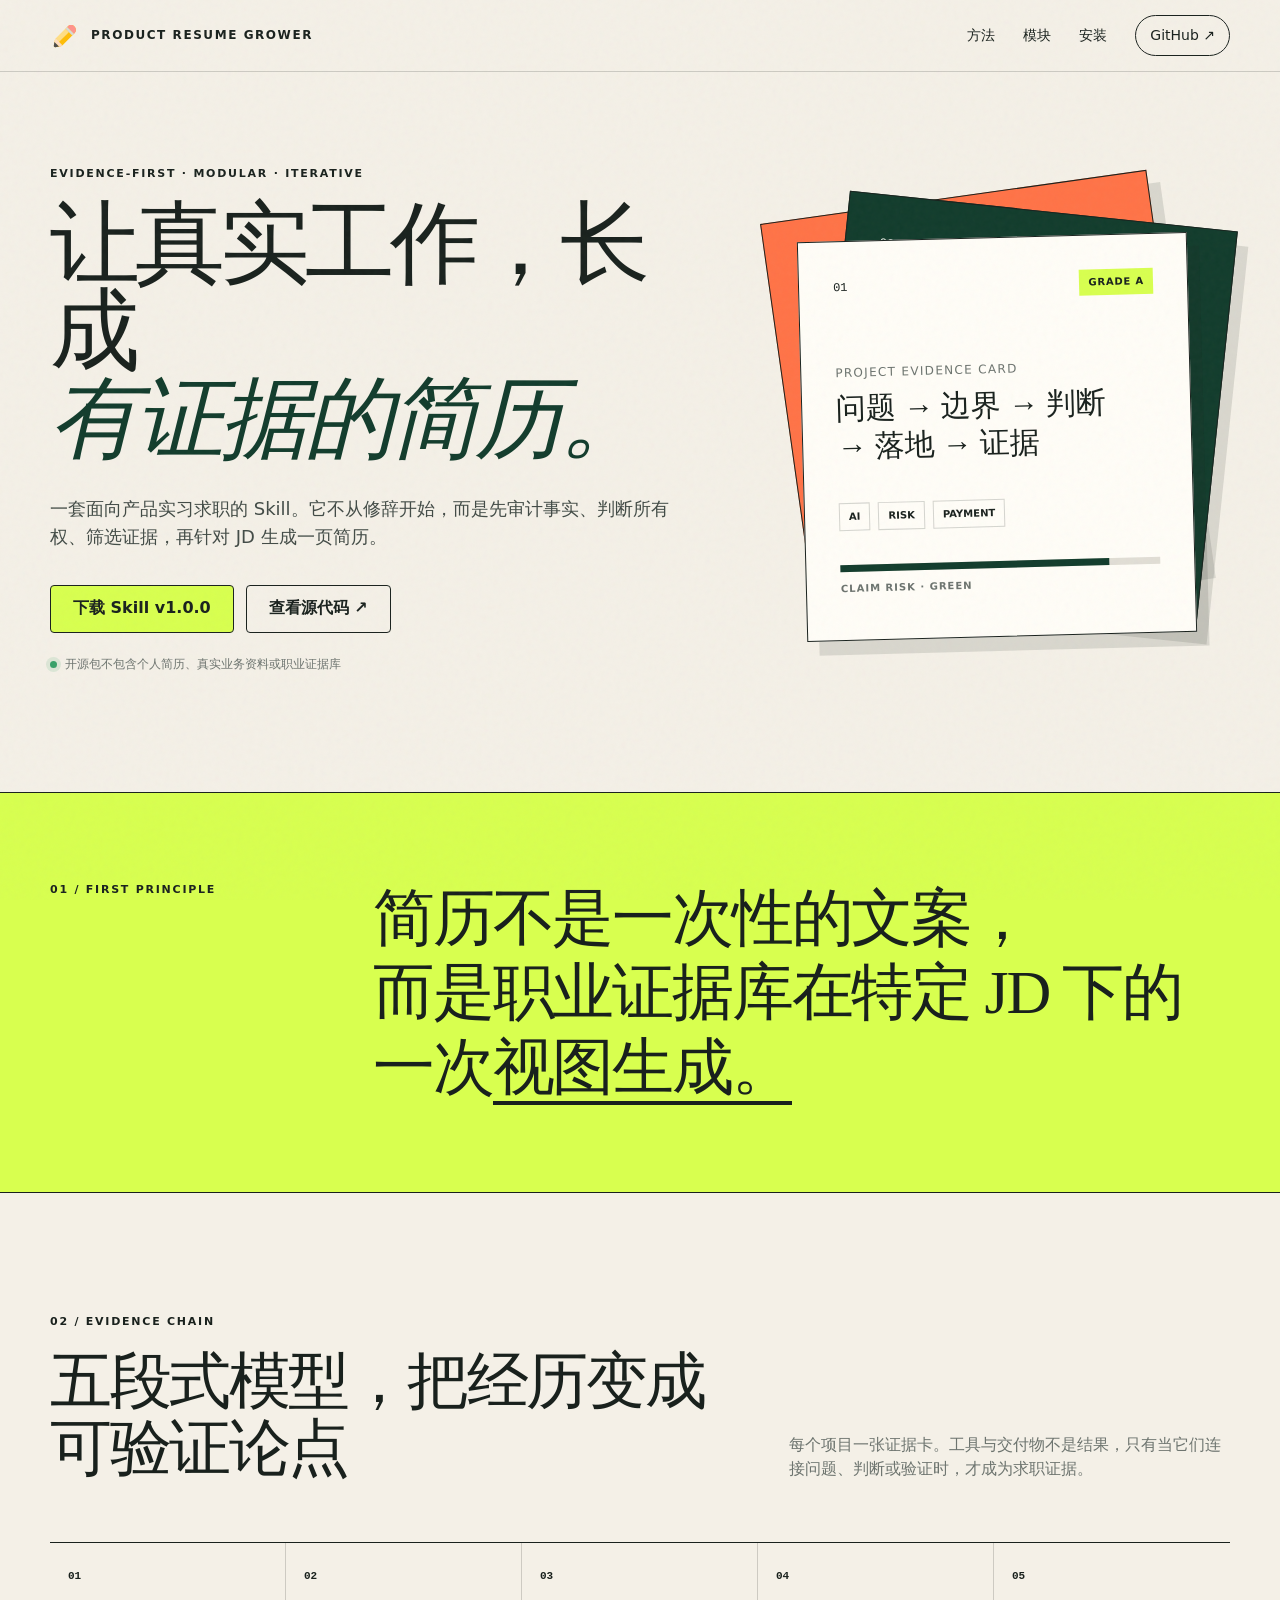
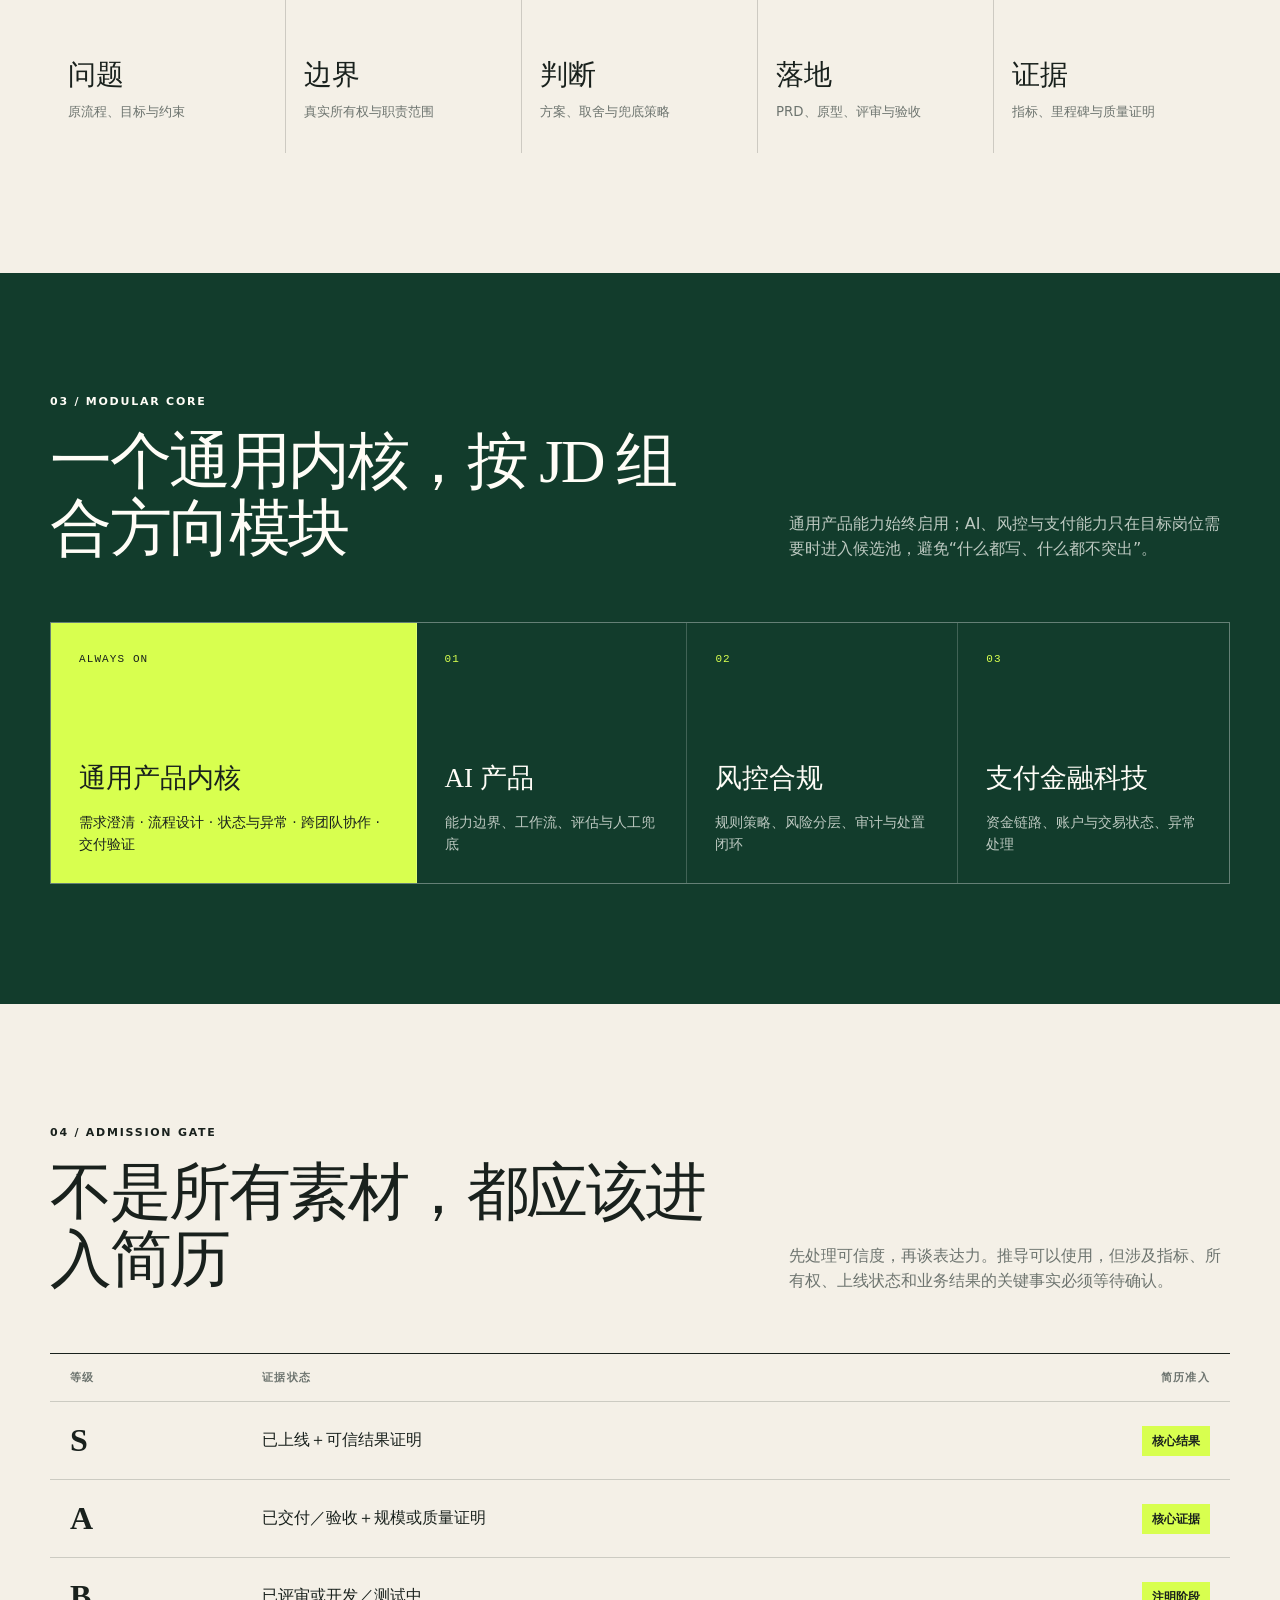
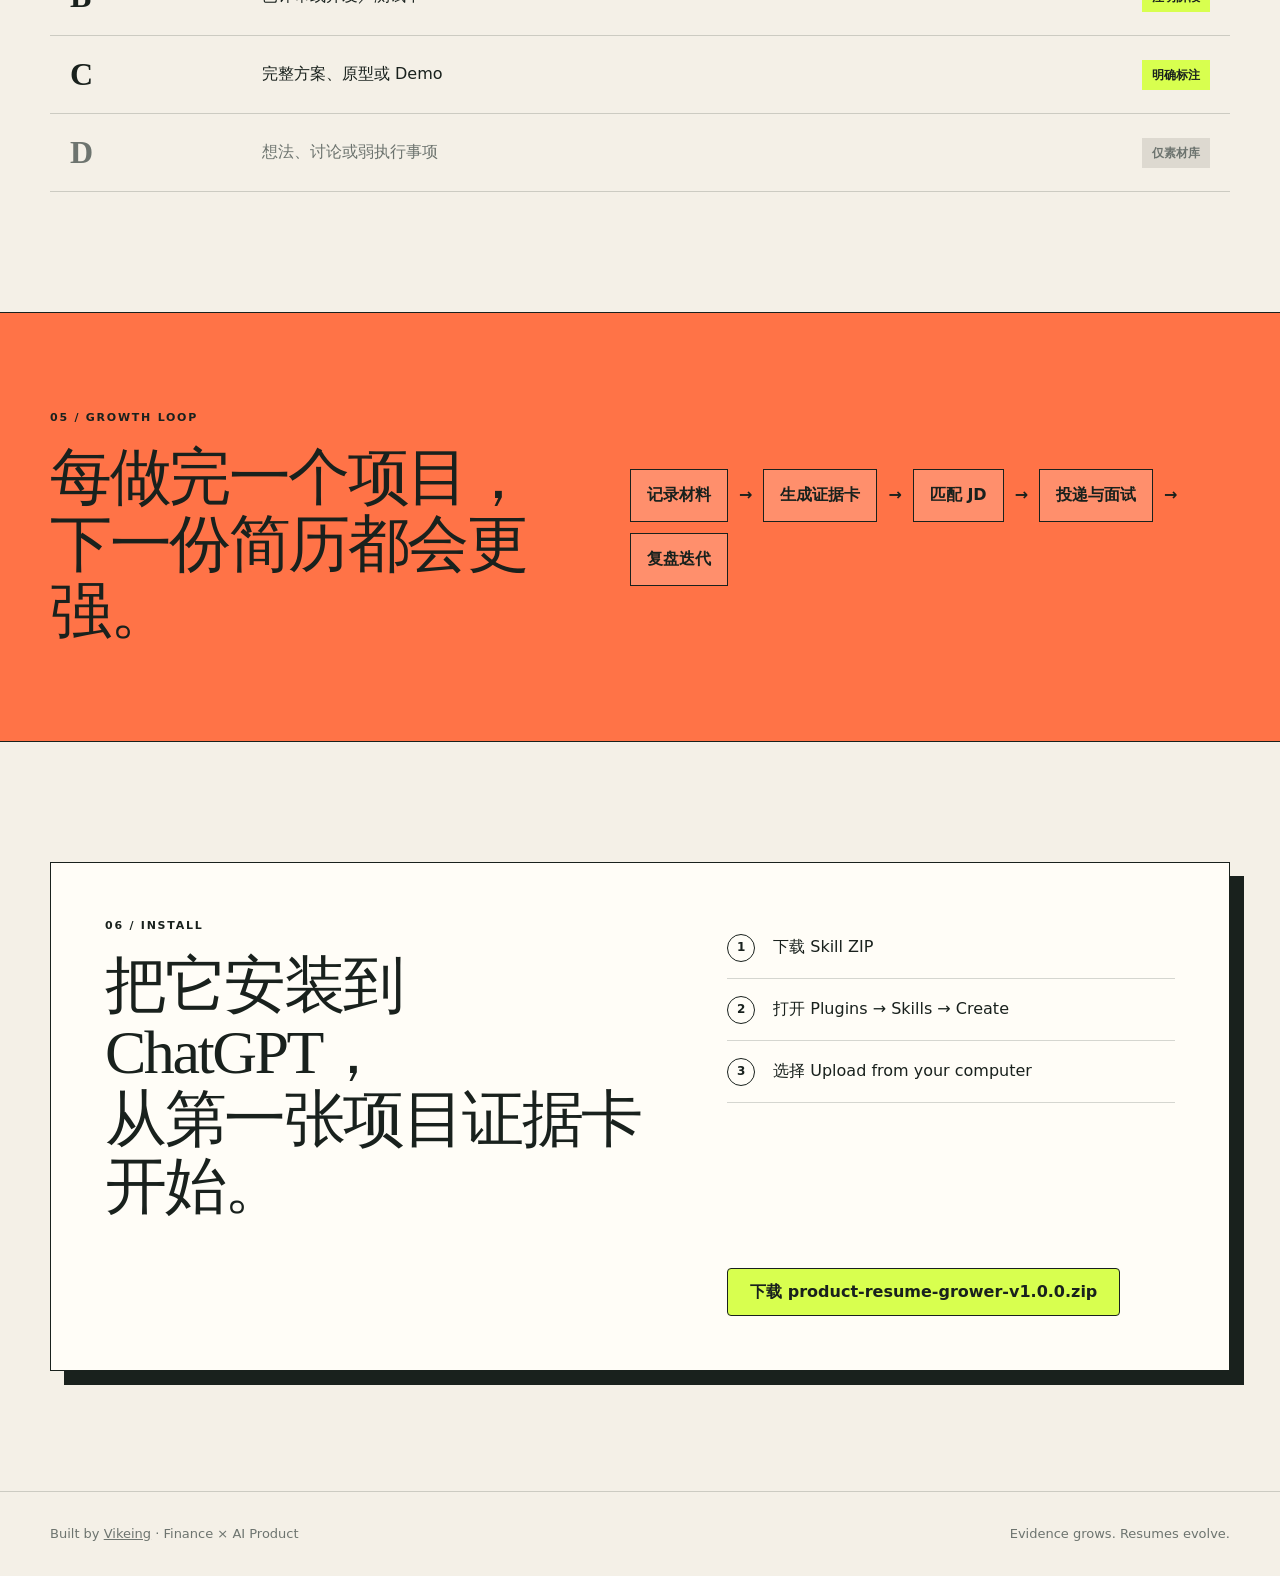
==== docs/index.html @ ab484c0d "Add GitHub Pages product site" ====
<!doctype html>
<html lang="zh-CN">
  <head>
    <meta charset="utf-8" />
    <meta name="viewport" content="width=device-width, initial-scale=1" />
    <meta
      name="description"
      content="Product Resume Grower 是一套面向产品实习求职的、以职业证据为核心的可迭代简历系统。"
    />
    <meta name="theme-color" content="#f4f0e7" />
    <title>Product Resume Grower｜产品简历增长器</title>
    <link rel="icon" href="./icon.svg" type="image/svg+xml" />
    <link rel="stylesheet" href="./styles.css" />
  </head>
  <body>
    <div class="noise" aria-hidden="true"></div>
    <header class="topbar">
      <a class="brand" href="#top" aria-label="返回顶部">
        <img src="./icon.svg" alt="" />
        <span>PRODUCT RESUME GROWER</span>
      </a>
      <nav aria-label="主导航">
        <a href="#model">方法</a>
        <a href="#modules">模块</a>
        <a href="#install">安装</a>
        <a class="nav-github" href="https://github.com/vikeing/product-resume-grower">GitHub ↗</a>
      </nav>
    </header>

    <main id="top">
      <section class="hero section-shell">
        <div class="hero-copy">
          <p class="eyebrow">EVIDENCE-FIRST · MODULAR · ITERATIVE</p>
          <h1>让真实工作，长成<br /><em>有证据的简历。</em></h1>
          <p class="hero-lead">
            一套面向产品实习求职的 Skill。它不从修辞开始，而是先审计事实、判断所有权、筛选证据，再针对 JD 生成一页简历。
          </p>
          <div class="hero-actions">
            <a class="button button-primary" href="./downloads/product-resume-grower-v1.0.0.zip" download>
              下载 Skill v1.0.0
            </a>
            <a class="button button-secondary" href="https://github.com/vikeing/product-resume-grower">
              查看源代码 ↗
            </a>
          </div>
          <p class="privacy-note"><span></span> 开源包不包含个人简历、真实业务资料或职业证据库</p>
        </div>

        <div class="evidence-stack" aria-label="项目证据卡示意">
          <article class="evidence-card card-back">
            <span class="card-index">03</span>
            <p>Evidence</p>
            <strong>Delivery milestone</strong>
          </article>
          <article class="evidence-card card-mid">
            <span class="card-index">02</span>
            <p>Decision</p>
            <strong>Trade-off & boundary</strong>
          </article>
          <article class="evidence-card card-front">
            <div class="card-topline">
              <span class="card-index">01</span>
              <span class="grade">GRADE A</span>
            </div>
            <p>Project evidence card</p>
            <h2>问题 → 边界 → 判断<br />→ 落地 → 证据</h2>
            <div class="card-tags">
              <span>AI</span><span>RISK</span><span>PAYMENT</span>
            </div>
            <div class="card-meter"><i></i></div>
            <small>CLAIM RISK · GREEN</small>
          </article>
        </div>
      </section>

      <section class="manifesto">
        <div class="section-shell manifesto-grid">
          <p class="section-number">01 / FIRST PRINCIPLE</p>
          <blockquote>
            简历不是一次性的文案，<br />而是职业证据库在特定 JD 下的一次<span>视图生成。</span>
          </blockquote>
        </div>
      </section>

      <section class="section-shell workflow" id="model">
        <div class="section-heading">
          <div>
            <p class="section-number">02 / EVIDENCE CHAIN</p>
            <h2>五段式模型，把经历变成可验证论点</h2>
          </div>
          <p>每个项目一张证据卡。工具与交付物不是结果，只有当它们连接问题、判断或验证时，才成为求职证据。</p>
        </div>

        <ol class="workflow-grid">
          <li><b>01</b><span>问题</span><small>原流程、目标与约束</small></li>
          <li><b>02</b><span>边界</span><small>真实所有权与职责范围</small></li>
          <li><b>03</b><span>判断</span><small>方案、取舍与兜底策略</small></li>
          <li><b>04</b><span>落地</span><small>PRD、原型、评审与验收</small></li>
          <li><b>05</b><span>证据</span><small>指标、里程碑与质量证明</small></li>
        </ol>
      </section>

      <section class="dark-section" id="modules">
        <div class="section-shell">
          <div class="section-heading dark-heading">
            <div>
              <p class="section-number">03 / MODULAR CORE</p>
              <h2>一个通用内核，按 JD 组合方向模块</h2>
            </div>
            <p>通用产品能力始终启用；AI、风控与支付能力只在目标岗位需要时进入候选池，避免“什么都写、什么都不突出”。</p>
          </div>

          <div class="module-orbit">
            <article class="core-module">
              <span>ALWAYS ON</span>
              <h3>通用产品内核</h3>
              <p>需求澄清 · 流程设计 · 状态与异常 · 跨团队协作 · 交付验证</p>
            </article>
            <article><span>01</span><h3>AI 产品</h3><p>能力边界、工作流、评估与人工兜底</p></article>
            <article><span>02</span><h3>风控合规</h3><p>规则策略、风险分层、审计与处置闭环</p></article>
            <article><span>03</span><h3>支付金融科技</h3><p>资金链路、账户与交易状态、异常处理</p></article>
          </div>
        </div>
      </section>

      <section class="section-shell gates">
        <div class="section-heading">
          <div>
            <p class="section-number">04 / ADMISSION GATE</p>
            <h2>不是所有素材，都应该进入简历</h2>
          </div>
          <p>先处理可信度，再谈表达力。推导可以使用，但涉及指标、所有权、上线状态和业务结果的关键事实必须等待确认。</p>
        </div>

        <div class="grade-table" role="table" aria-label="S到D证据等级">
          <div class="grade-row grade-head" role="row">
            <span>等级</span><span>证据状态</span><span>简历准入</span>
          </div>
          <div class="grade-row" role="row"><b>S</b><span>已上线＋可信结果证明</span><strong>核心结果</strong></div>
          <div class="grade-row" role="row"><b>A</b><span>已交付／验收＋规模或质量证明</span><strong>核心证据</strong></div>
          <div class="grade-row" role="row"><b>B</b><span>已评审或开发／测试中</span><strong>注明阶段</strong></div>
          <div class="grade-row" role="row"><b>C</b><span>完整方案、原型或 Demo</span><strong>明确标注</strong></div>
          <div class="grade-row muted" role="row"><b>D</b><span>想法、讨论或弱执行事项</span><strong>仅素材库</strong></div>
        </div>
      </section>

      <section class="flywheel">
        <div class="section-shell flywheel-grid">
          <div>
            <p class="section-number">05 / GROWTH LOOP</p>
            <h2>每做完一个项目，下一份简历都会更强。</h2>
          </div>
          <div class="loop" aria-label="职业证据增长飞轮">
            <span>记录材料</span><i>→</i><span>生成证据卡</span><i>→</i><span>匹配 JD</span><i>→</i><span>投递与面试</span><i>→</i><span>复盘迭代</span>
          </div>
        </div>
      </section>

      <section class="section-shell install" id="install">
        <div class="install-panel">
          <div>
            <p class="section-number">06 / INSTALL</p>
            <h2>把它安装到 ChatGPT，<br />从第一张项目证据卡开始。</h2>
          </div>
          <ol>
            <li><b>1</b><span>下载 Skill ZIP</span></li>
            <li><b>2</b><span>打开 Plugins → Skills → Create</span></li>
            <li><b>3</b><span>选择 Upload from your computer</span></li>
          </ol>
          <a class="button button-primary" href="./downloads/product-resume-grower-v1.0.0.zip" download>
            下载 product-resume-grower-v1.0.0.zip
          </a>
        </div>
      </section>
    </main>

    <footer>
      <div class="section-shell footer-inner">
        <p>Built by <a href="https://github.com/vikeing">Vikeing</a> · Finance × AI Product</p>
        <p>Evidence grows. Resumes evolve.</p>
      </div>
    </footer>
    <script src="./app.js"></script>
  </body>
</html>
---- docs/styles.css ----
:root {
  --paper: #f4f0e7;
  --ink: #19211d;
  --muted: #6d746f;
  --line: rgba(25, 33, 29, 0.18);
  --acid: #d8ff4f;
  --forest: #123c2c;
  --cream: #fffdf7;
  --orange: #ff7347;
}

* { box-sizing: border-box; }

html { scroll-behavior: smooth; }

body {
  margin: 0;
  color: var(--ink);
  background: var(--paper);
  font-family: Inter, ui-sans-serif, system-ui, -apple-system, BlinkMacSystemFont, "Segoe UI", "PingFang SC", "Microsoft YaHei", sans-serif;
  line-height: 1.55;
}

a { color: inherit; }

.noise {
  position: fixed;
  inset: 0;
  z-index: 20;
  pointer-events: none;
  opacity: 0.045;
  background-image: url("data:image/svg+xml,%3Csvg viewBox='0 0 180 180' xmlns='http://www.w3.org/2000/svg'%3E%3Cfilter id='n'%3E%3CfeTurbulence type='fractalNoise' baseFrequency='.9' numOctaves='3' stitchTiles='stitch'/%3E%3C/filter%3E%3Crect width='100%25' height='100%25' filter='url(%23n)' opacity='.8'/%3E%3C/svg%3E");
}

.section-shell { width: min(1180px, calc(100% - 48px)); margin: 0 auto; }

.topbar {
  position: sticky;
  top: 0;
  z-index: 10;
  height: 72px;
  display: flex;
  align-items: center;
  justify-content: space-between;
  padding: 0 max(24px, calc((100vw - 1180px) / 2));
  border-bottom: 1px solid var(--line);
  background: color-mix(in srgb, var(--paper) 90%, transparent);
  backdrop-filter: blur(16px);
}

.brand { display: flex; align-items: center; gap: 11px; text-decoration: none; font-size: 12px; font-weight: 800; letter-spacing: 0.13em; }
.brand img { width: 30px; height: 30px; }
.topbar nav { display: flex; align-items: center; gap: 28px; }
.topbar nav a { font-size: 14px; text-decoration: none; }
.nav-github { padding: 9px 14px; border: 1px solid var(--ink); border-radius: 999px; }

.hero {
  min-height: 720px;
  display: grid;
  grid-template-columns: 1.15fr 0.85fr;
  gap: 68px;
  align-items: center;
  padding-top: 76px;
  padding-bottom: 90px;
}

.eyebrow, .section-number { margin: 0 0 18px; font-size: 11px; font-weight: 800; letter-spacing: 0.16em; text-transform: uppercase; }
.hero h1 { margin: 0; max-width: 760px; font-family: Georgia, "Songti SC", serif; font-size: clamp(55px, 7vw, 94px); line-height: 0.98; letter-spacing: -0.055em; font-weight: 500; }
.hero h1 em { color: var(--forest); font-style: italic; }
.hero-lead { max-width: 650px; margin: 32px 0 0; font-size: 18px; color: #424b46; }
.hero-actions { display: flex; gap: 12px; flex-wrap: wrap; margin-top: 34px; }
.button { display: inline-flex; justify-content: center; align-items: center; min-height: 48px; padding: 0 22px; border: 1px solid var(--ink); border-radius: 4px; font-weight: 750; text-decoration: none; transition: transform .2s ease, box-shadow .2s ease, background .2s ease; }
.button:hover { transform: translateY(-2px); box-shadow: 4px 4px 0 var(--ink); }
.button-primary { background: var(--acid); }
.button-secondary { background: transparent; }
.privacy-note { display: flex; align-items: center; gap: 8px; margin-top: 22px; color: var(--muted); font-size: 12px; }
.privacy-note span { width: 7px; height: 7px; border-radius: 50%; background: #38a169; box-shadow: 0 0 0 4px rgba(56, 161, 105, .13); }

.evidence-stack { position: relative; min-height: 480px; }
.evidence-card { position: absolute; width: min(390px, 92%); height: 400px; padding: 34px; border: 1px solid var(--ink); background: var(--cream); box-shadow: 12px 14px 0 rgba(25, 33, 29, 0.12); }
.card-back { top: 10px; right: 54px; transform: rotate(-8deg); background: var(--orange); }
.card-mid { top: 25px; right: 12px; transform: rotate(6deg); background: var(--forest); color: var(--cream); }
.card-front { top: 52px; right: 38px; transform: rotate(-1.5deg); }
.card-topline { display: flex; align-items: center; justify-content: space-between; }
.card-index { font-family: ui-monospace, monospace; font-size: 12px; }
.grade { padding: 5px 9px; background: var(--acid); color: var(--ink); font-size: 10px; font-weight: 900; letter-spacing: .08em; }
.evidence-card > p { margin: 62px 0 8px; color: var(--muted); font-size: 12px; text-transform: uppercase; letter-spacing: .11em; }
.evidence-card h2 { margin: 0; font-family: Georgia, "Songti SC", serif; font-size: 30px; line-height: 1.25; font-weight: 500; }
.card-tags { display: flex; gap: 8px; margin-top: 38px; }
.card-tags span { border: 1px solid var(--line); padding: 5px 9px; font-size: 10px; font-weight: 800; }
.card-meter { height: 7px; margin-top: 34px; background: #e1ded5; }
.card-meter i { display: block; width: 84%; height: 100%; background: var(--forest); }
.evidence-card small { display: block; margin-top: 9px; color: var(--muted); font-size: 10px; font-weight: 800; letter-spacing: .1em; }

.manifesto { padding: 88px 0; background: var(--acid); border-block: 1px solid var(--ink); }
.manifesto-grid { display: grid; grid-template-columns: .33fr 1fr; gap: 40px; }
.manifesto blockquote { margin: 0; font-family: Georgia, "Songti SC", serif; font-size: clamp(32px, 5vw, 62px); line-height: 1.2; letter-spacing: -.035em; }
.manifesto blockquote span { border-bottom: 4px solid var(--ink); }

.workflow, .gates { padding-block: 120px; }
.section-heading { display: grid; grid-template-columns: 1fr .65fr; gap: 60px; align-items: end; margin-bottom: 60px; }
.section-heading h2, .flywheel h2, .install h2 { margin: 0; max-width: 760px; font-family: Georgia, "Songti SC", serif; font-size: clamp(38px, 5vw, 62px); line-height: 1.08; font-weight: 500; letter-spacing: -.04em; }
.section-heading > p { margin: 0; color: var(--muted); font-size: 16px; }
.workflow-grid { list-style: none; display: grid; grid-template-columns: repeat(5, 1fr); padding: 0; margin: 0; border-top: 1px solid var(--ink); }
.workflow-grid li { position: relative; min-height: 210px; padding: 25px 18px; border-right: 1px solid var(--line); }
.workflow-grid li:last-child { border-right: 0; }
.workflow-grid b { display: block; margin-bottom: 68px; font-family: ui-monospace, monospace; font-size: 11px; }
.workflow-grid span { display: block; font-family: Georgia, "Songti SC", serif; font-size: 28px; }
.workflow-grid small { display: block; margin-top: 5px; color: var(--muted); }

.dark-section { padding-block: 120px; background: var(--forest); color: var(--cream); }
.dark-heading > p { color: #bdc9c1; }
.module-orbit { display: grid; grid-template-columns: 1.35fr repeat(3, 1fr); border: 1px solid rgba(255,255,255,.35); }
.module-orbit article { min-height: 260px; padding: 28px; border-right: 1px solid rgba(255,255,255,.2); }
.module-orbit article:last-child { border: 0; }
.module-orbit article > span { display: block; font-family: ui-monospace, monospace; color: var(--acid); font-size: 11px; letter-spacing: .1em; }
.module-orbit h3 { margin: 90px 0 12px; font-family: Georgia, "Songti SC", serif; font-size: 27px; font-weight: 500; }
.module-orbit p { margin: 0; color: #bdc9c1; font-size: 14px; }
.module-orbit .core-module { background: var(--acid); color: var(--ink); }
.module-orbit .core-module > span, .module-orbit .core-module p { color: var(--ink); }

.grade-table { border-top: 1px solid var(--ink); }
.grade-row { display: grid; grid-template-columns: .25fr 1fr .35fr; gap: 20px; align-items: center; min-height: 78px; padding: 0 20px; border-bottom: 1px solid var(--line); }
.grade-row b { font-family: Georgia, serif; font-size: 32px; }
.grade-row strong { justify-self: end; padding: 6px 10px; background: var(--acid); font-size: 12px; }
.grade-head { min-height: 48px; color: var(--muted); font-size: 11px; font-weight: 800; letter-spacing: .12em; }
.grade-head span:last-child { justify-self: end; }
.grade-row.muted { color: var(--muted); }
.grade-row.muted strong { background: #ddd9d0; }

.flywheel { padding-block: 96px; background: var(--orange); border-block: 1px solid var(--ink); }
.flywheel-grid { display: grid; grid-template-columns: .85fr 1fr; gap: 70px; align-items: center; }
.loop { display: flex; flex-wrap: wrap; gap: 11px; align-items: center; }
.loop span { padding: 13px 16px; border: 1px solid var(--ink); background: rgba(255,255,255,.2); font-weight: 750; }
.loop i { font-style: normal; font-weight: 900; }

.install { padding-block: 120px; }
.install-panel { display: grid; grid-template-columns: 1fr .78fr; gap: 48px; padding: 54px; border: 1px solid var(--ink); background: var(--cream); box-shadow: 14px 14px 0 var(--ink); }
.install-panel ol { list-style: none; margin: 0; padding: 0; }
.install-panel li { display: flex; gap: 18px; align-items: center; min-height: 62px; border-bottom: 1px solid var(--line); }
.install-panel li b { display: grid; place-items: center; width: 28px; height: 28px; border: 1px solid var(--ink); border-radius: 50%; font-size: 12px; }
.install-panel .button { grid-column: 2; justify-self: start; }

footer { padding: 32px 0; border-top: 1px solid var(--line); }
.footer-inner { display: flex; justify-content: space-between; gap: 24px; color: var(--muted); font-size: 13px; }
.footer-inner p { margin: 0; }

@media (max-width: 900px) {
  .topbar nav a:not(.nav-github) { display: none; }
  .hero { grid-template-columns: 1fr; min-height: auto; gap: 30px; }
  .evidence-stack { min-height: 440px; }
  .evidence-card { left: 50%; right: auto; transform-origin: center; }
  .card-back { transform: translateX(-50%) rotate(-7deg); }
  .card-mid { transform: translateX(-48%) rotate(6deg); }
  .card-front { transform: translateX(-52%) rotate(-1.5deg); }
  .manifesto-grid, .section-heading, .flywheel-grid, .install-panel { grid-template-columns: 1fr; }
  .workflow-grid { grid-template-columns: 1fr; }
  .workflow-grid li { min-height: auto; border-right: 0; border-bottom: 1px solid var(--line); }
  .workflow-grid b { margin-bottom: 26px; }
  .module-orbit { grid-template-columns: 1fr 1fr; }
  .module-orbit article { border-bottom: 1px solid rgba(255,255,255,.2); }
  .install-panel .button { grid-column: 1; }
}

@media (max-width: 560px) {
  .section-shell { width: min(100% - 28px, 1180px); }
  .topbar { height: 62px; padding-inline: 14px; }
  .brand span { display: none; }
  .hero { padding-top: 55px; }
  .hero h1 { font-size: 50px; }
  .hero-actions .button { width: 100%; }
  .evidence-stack { min-height: 390px; }
  .evidence-card { height: 345px; padding: 24px; }
  .evidence-card > p { margin-top: 48px; }
  .evidence-card h2 { font-size: 25px; }
  .manifesto, .workflow, .gates, .dark-section, .install { padding-block: 78px; }
  .module-orbit { grid-template-columns: 1fr; }
  .module-orbit article { min-height: 210px; border-right: 0; }
  .module-orbit h3 { margin-top: 55px; }
  .grade-row { grid-template-columns: .2fr 1fr; padding: 12px 10px; }
  .grade-row strong { grid-column: 2; justify-self: start; }
  .grade-head span:last-child { display: none; }
  .install-panel { padding: 30px 22px; box-shadow: 8px 8px 0 var(--ink); }
  .footer-inner { flex-direction: column; }
}

@media (prefers-reduced-motion: reduce) {
  html { scroll-behavior: auto; }
  .button { transition: none; }
}
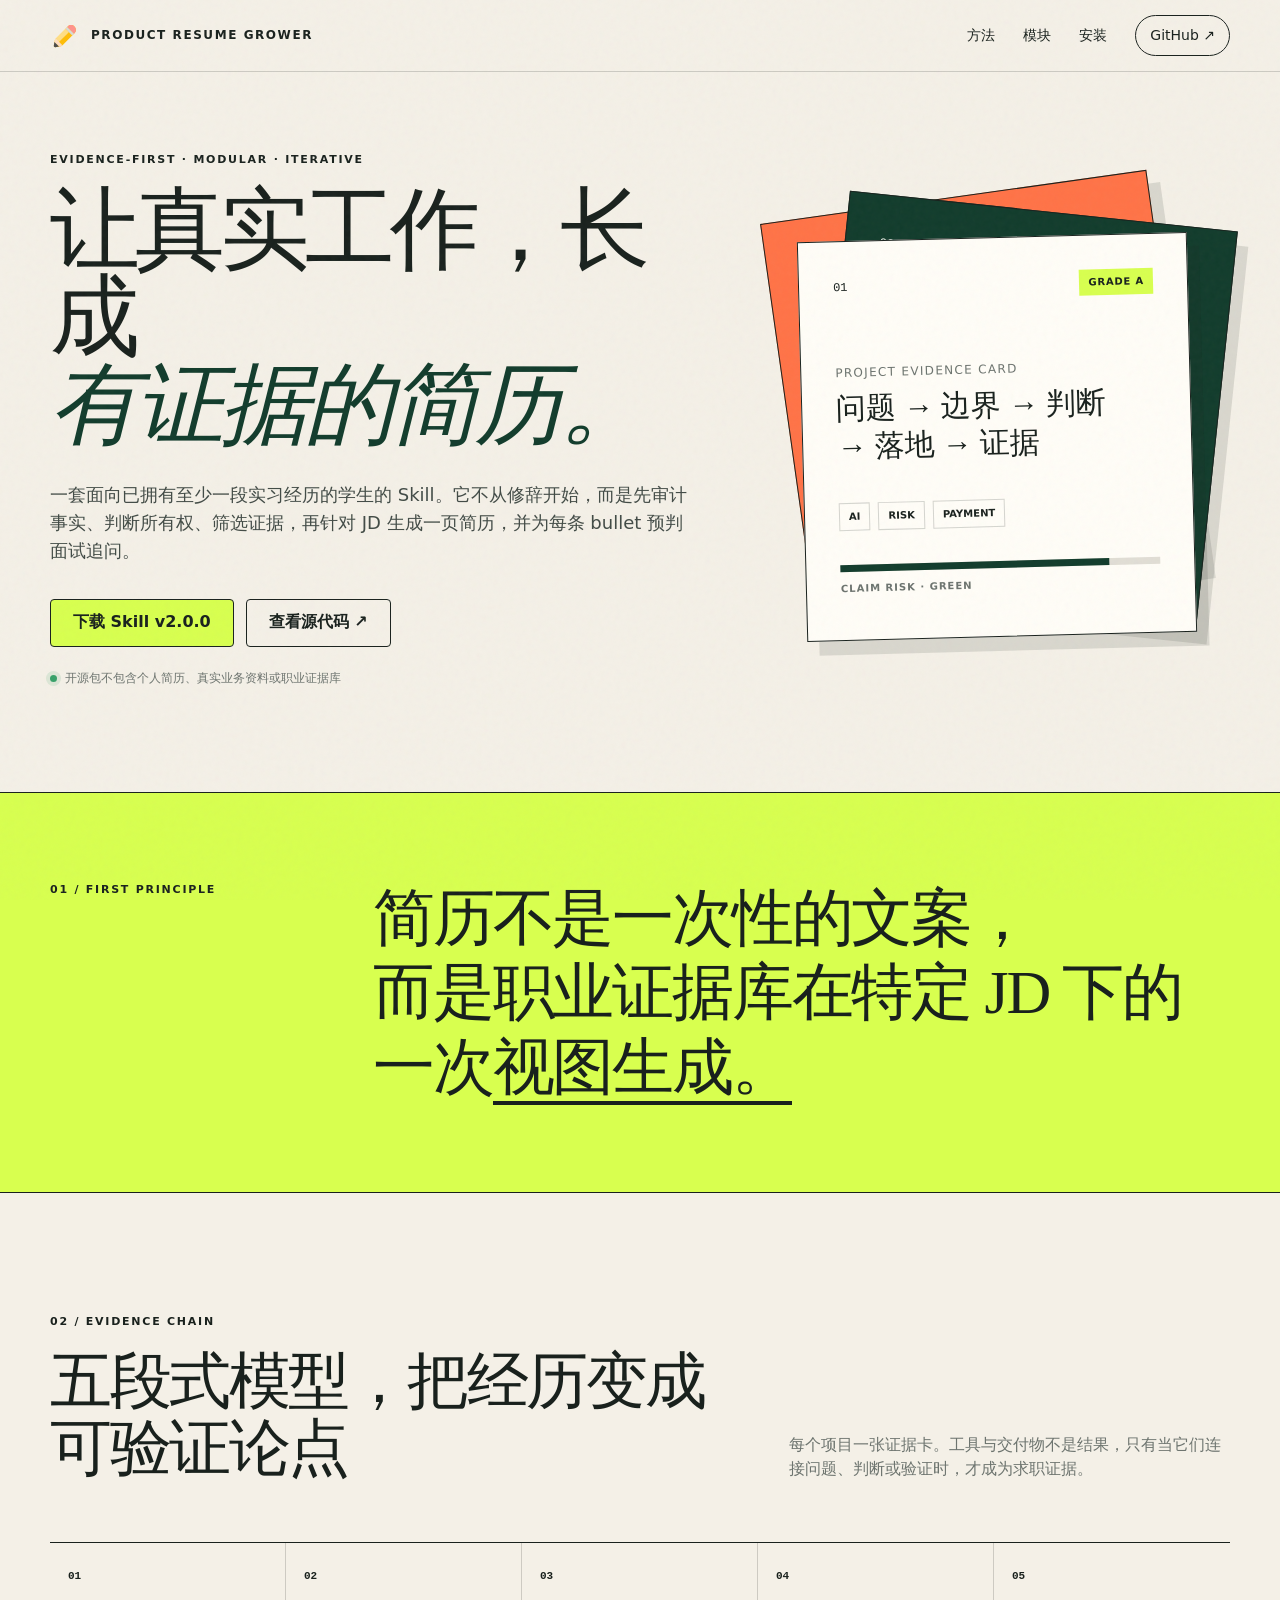
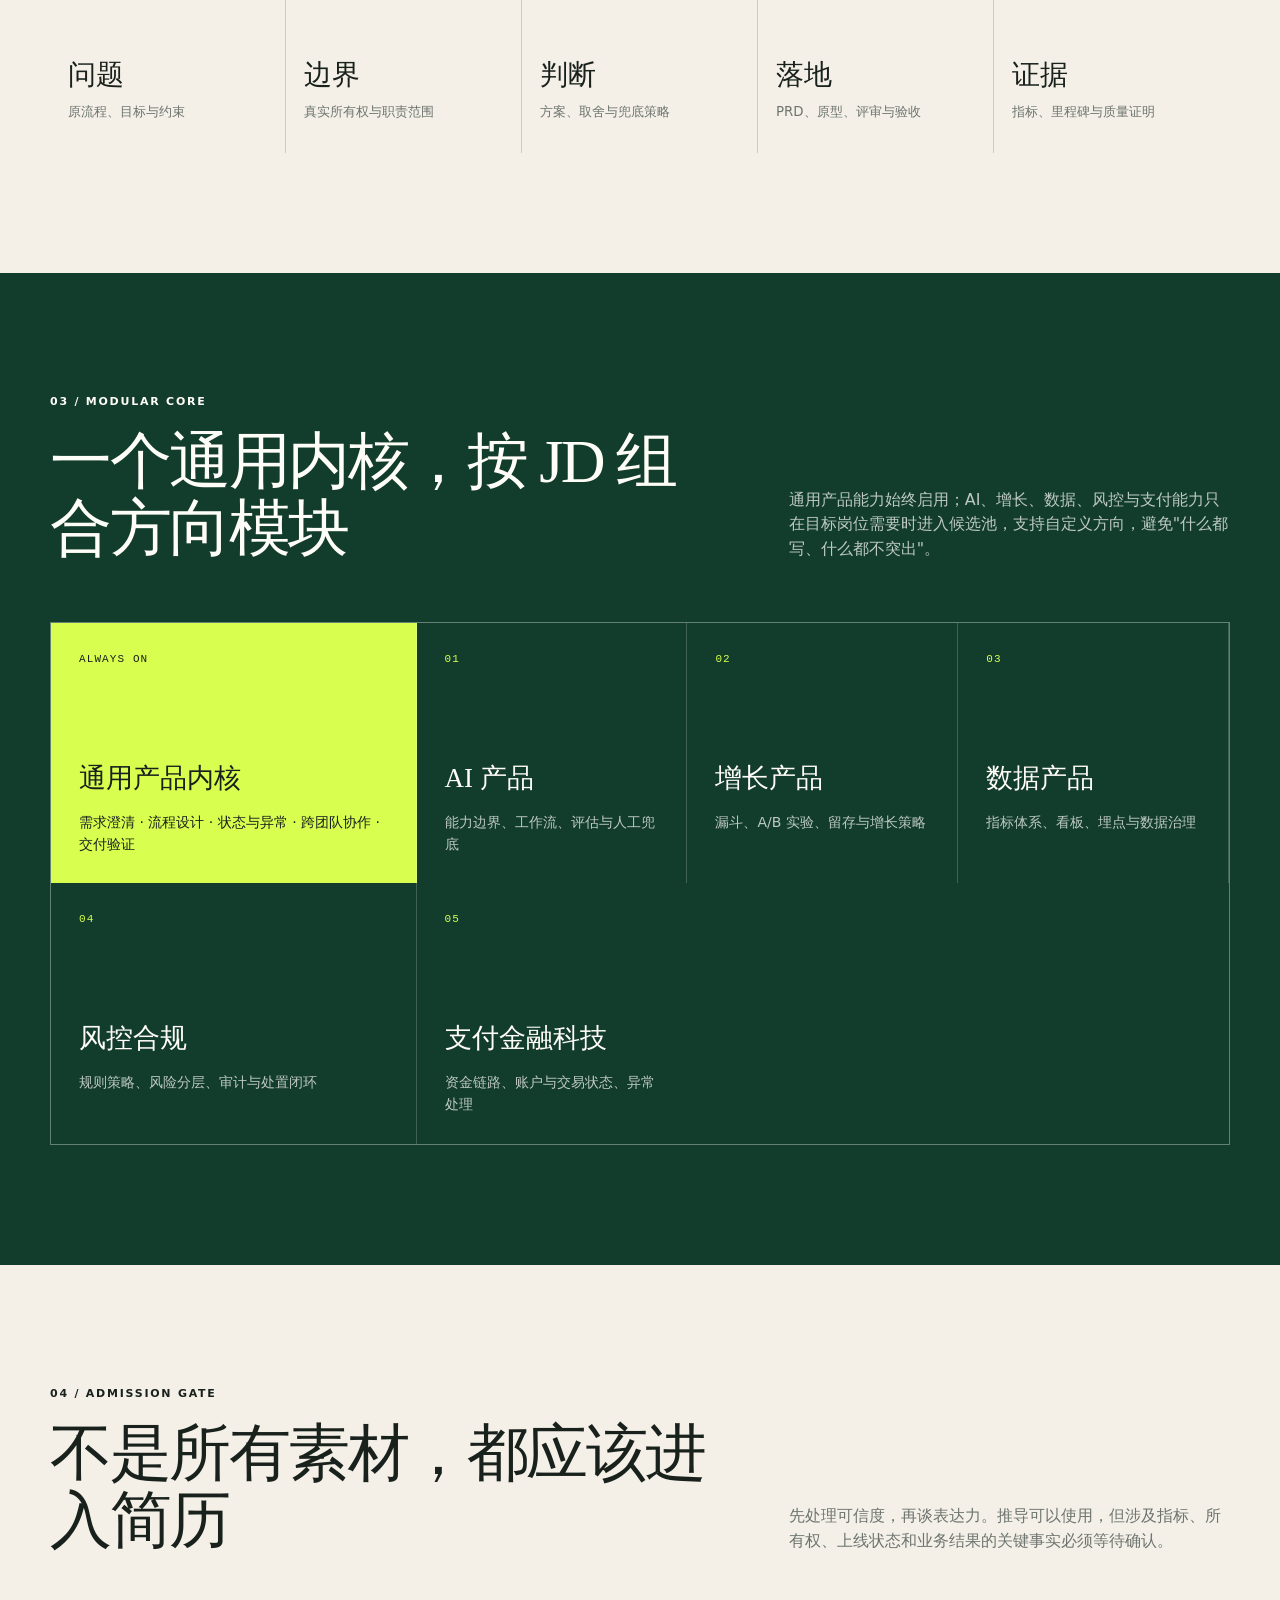
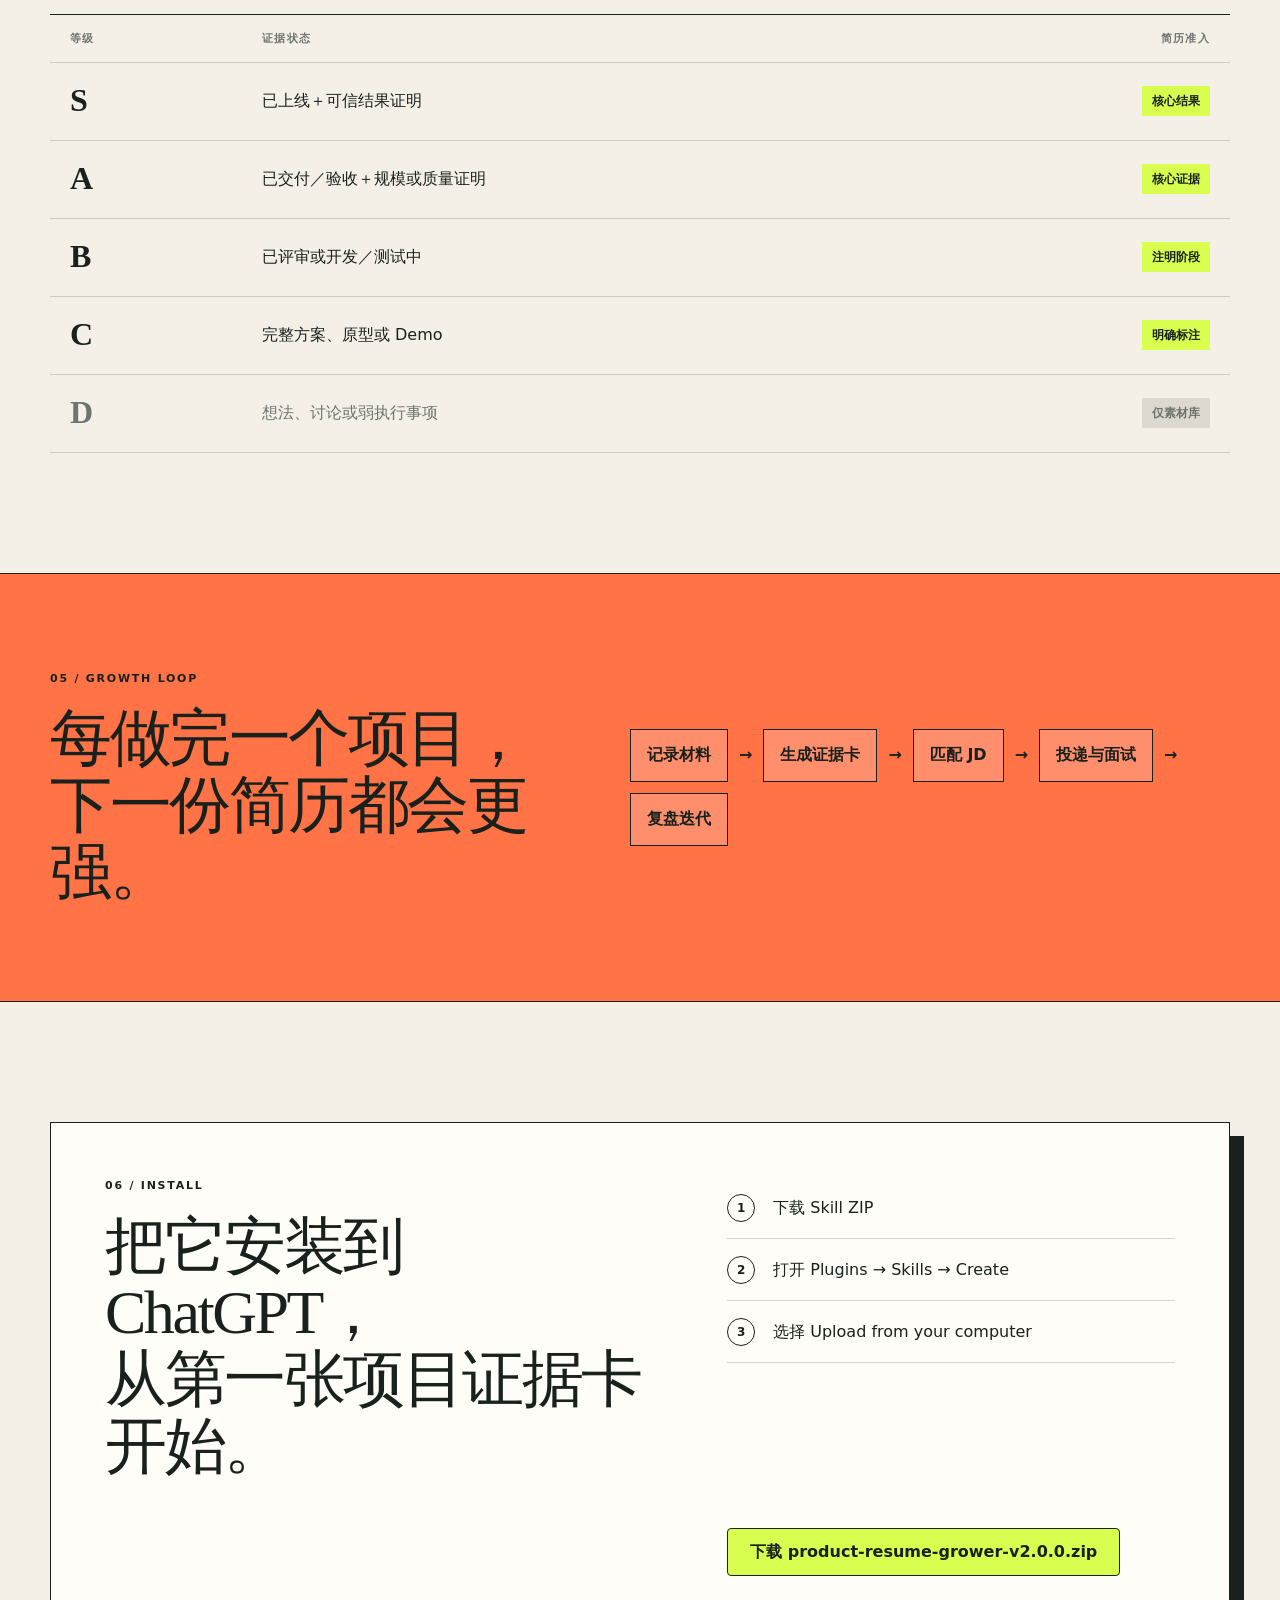
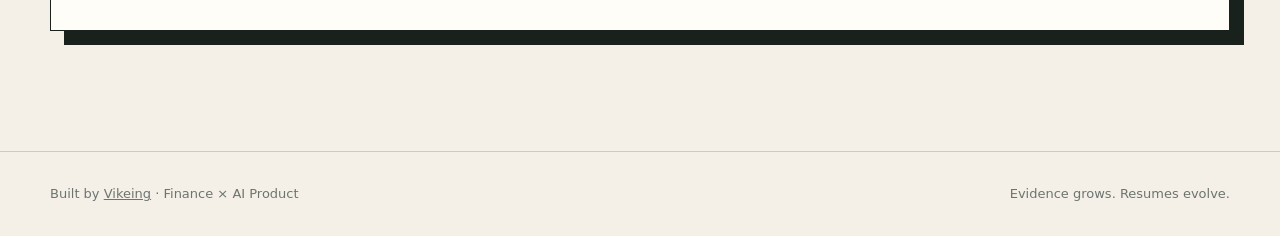
==== commit 72781891: "Release v2.0.0: interview defense, ATS adaptation, customizable modules Reposition to students with " ====
--- a/docs/index.html
+++ b/docs/index.html
@@ -33,11 +33,11 @@
           <p class="eyebrow">EVIDENCE-FIRST · MODULAR · ITERATIVE</p>
           <h1>让真实工作，长成<br /><em>有证据的简历。</em></h1>
           <p class="hero-lead">
-            一套面向产品实习求职的 Skill。它不从修辞开始，而是先审计事实、判断所有权、筛选证据，再针对 JD 生成一页简历。
+            一套面向已拥有至少一段实习经历的学生的 Skill。它不从修辞开始，而是先审计事实、判断所有权、筛选证据，再针对 JD 生成一页简历，并为每条 bullet 预判面试追问。
           </p>
           <div class="hero-actions">
-            <a class="button button-primary" href="./downloads/product-resume-grower-v1.0.0.zip" download>
-              下载 Skill v1.0.0
+            <a class="button button-primary" href="./downloads/product-resume-grower-v2.0.0.zip" download>
+              下载 Skill v2.0.0
             </a>
             <a class="button button-secondary" href="https://github.com/vikeing/product-resume-grower">
               查看源代码 ↗
@@ -107,7 +107,7 @@
               <p class="section-number">03 / MODULAR CORE</p>
               <h2>一个通用内核，按 JD 组合方向模块</h2>
             </div>
-            <p>通用产品能力始终启用；AI、风控与支付能力只在目标岗位需要时进入候选池，避免“什么都写、什么都不突出”。</p>
+            <p>通用产品能力始终启用；AI、增长、数据、风控与支付能力只在目标岗位需要时进入候选池，支持自定义方向，避免"什么都写、什么都不突出"。</p>
           </div>
 
           <div class="module-orbit">
@@ -117,8 +117,10 @@
               <p>需求澄清 · 流程设计 · 状态与异常 · 跨团队协作 · 交付验证</p>
             </article>
             <article><span>01</span><h3>AI 产品</h3><p>能力边界、工作流、评估与人工兜底</p></article>
-            <article><span>02</span><h3>风控合规</h3><p>规则策略、风险分层、审计与处置闭环</p></article>
-            <article><span>03</span><h3>支付金融科技</h3><p>资金链路、账户与交易状态、异常处理</p></article>
+            <article><span>02</span><h3>增长产品</h3><p>漏斗、A/B 实验、留存与增长策略</p></article>
+            <article><span>03</span><h3>数据产品</h3><p>指标体系、看板、埋点与数据治理</p></article>
+            <article><span>04</span><h3>风控合规</h3><p>规则策略、风险分层、审计与处置闭环</p></article>
+            <article><span>05</span><h3>支付金融科技</h3><p>资金链路、账户与交易状态、异常处理</p></article>
           </div>
         </div>
       </section>
@@ -167,8 +169,8 @@
             <li><b>2</b><span>打开 Plugins → Skills → Create</span></li>
             <li><b>3</b><span>选择 Upload from your computer</span></li>
           </ol>
-          <a class="button button-primary" href="./downloads/product-resume-grower-v1.0.0.zip" download>
-            下载 product-resume-grower-v1.0.0.zip
+          <a class="button button-primary" href="./downloads/product-resume-grower-v2.0.0.zip" download>
+            下载 product-resume-grower-v2.0.0.zip
           </a>
         </div>
       </section>
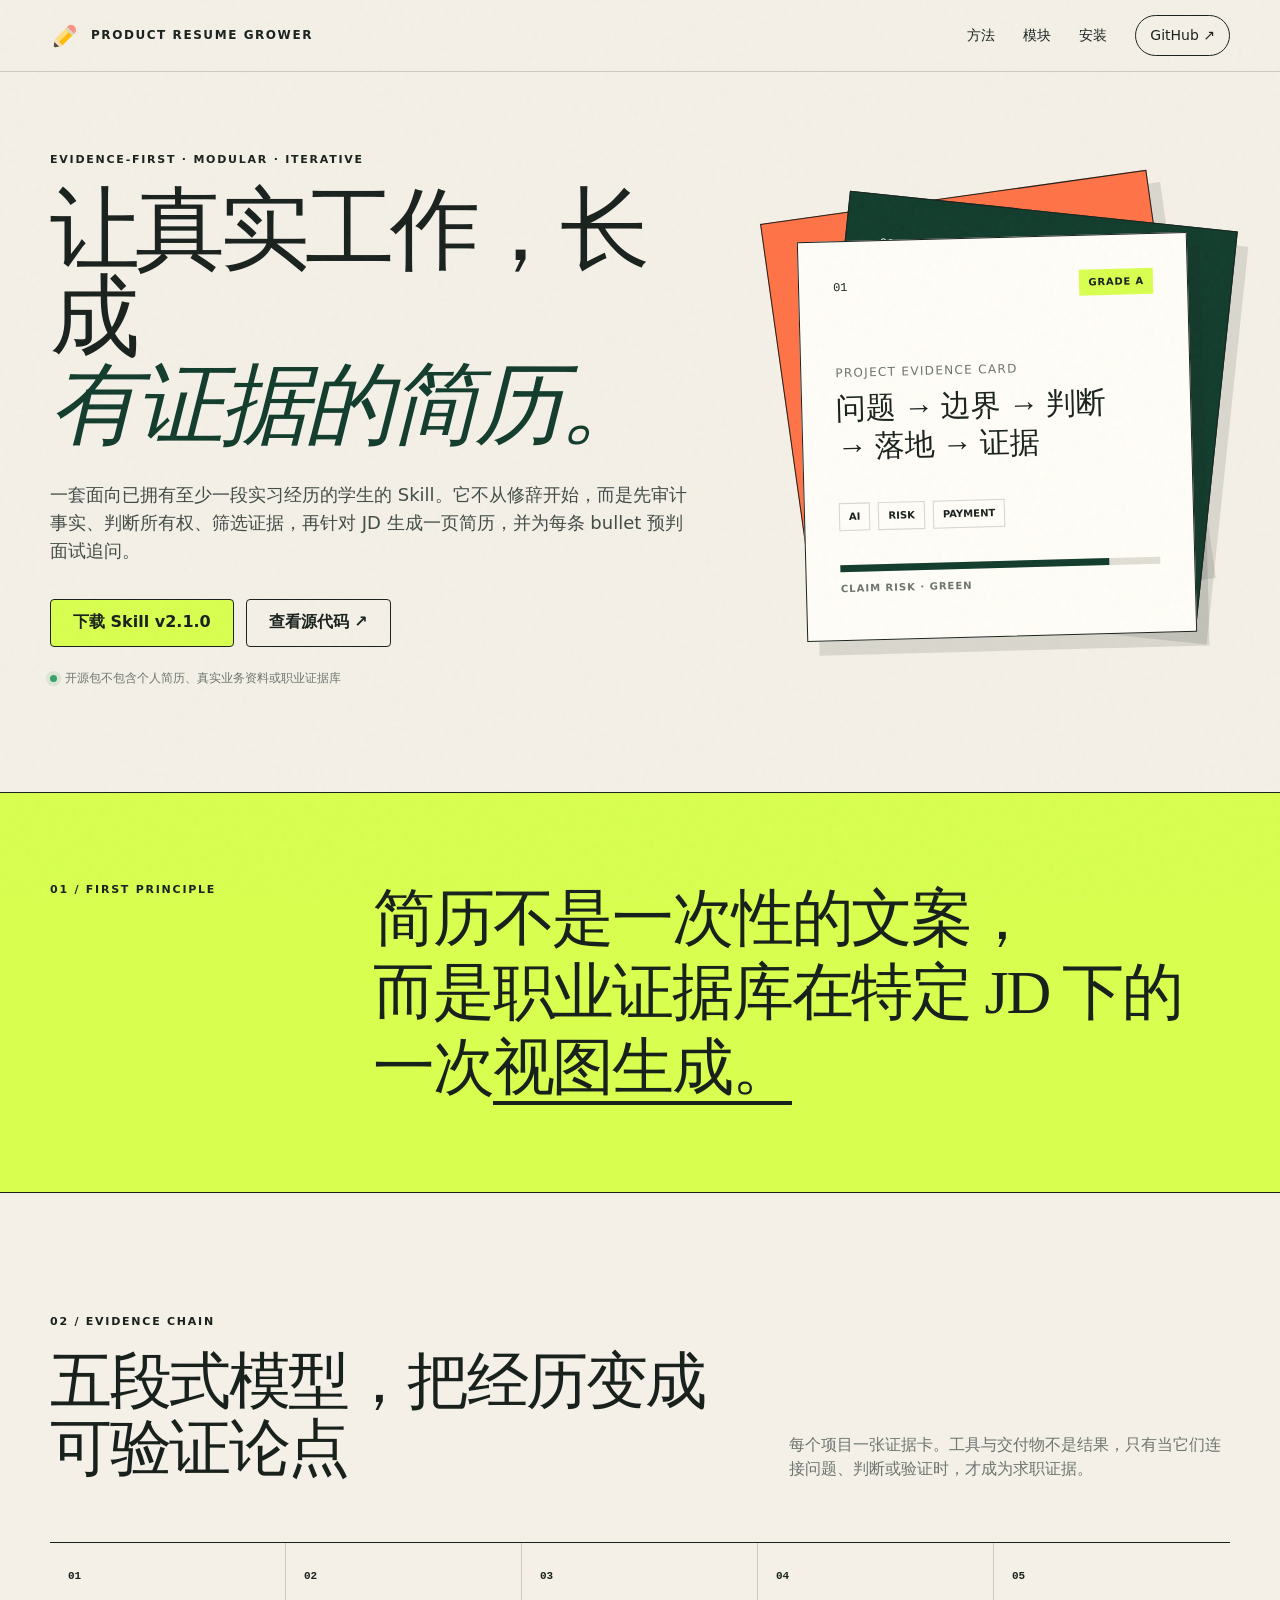
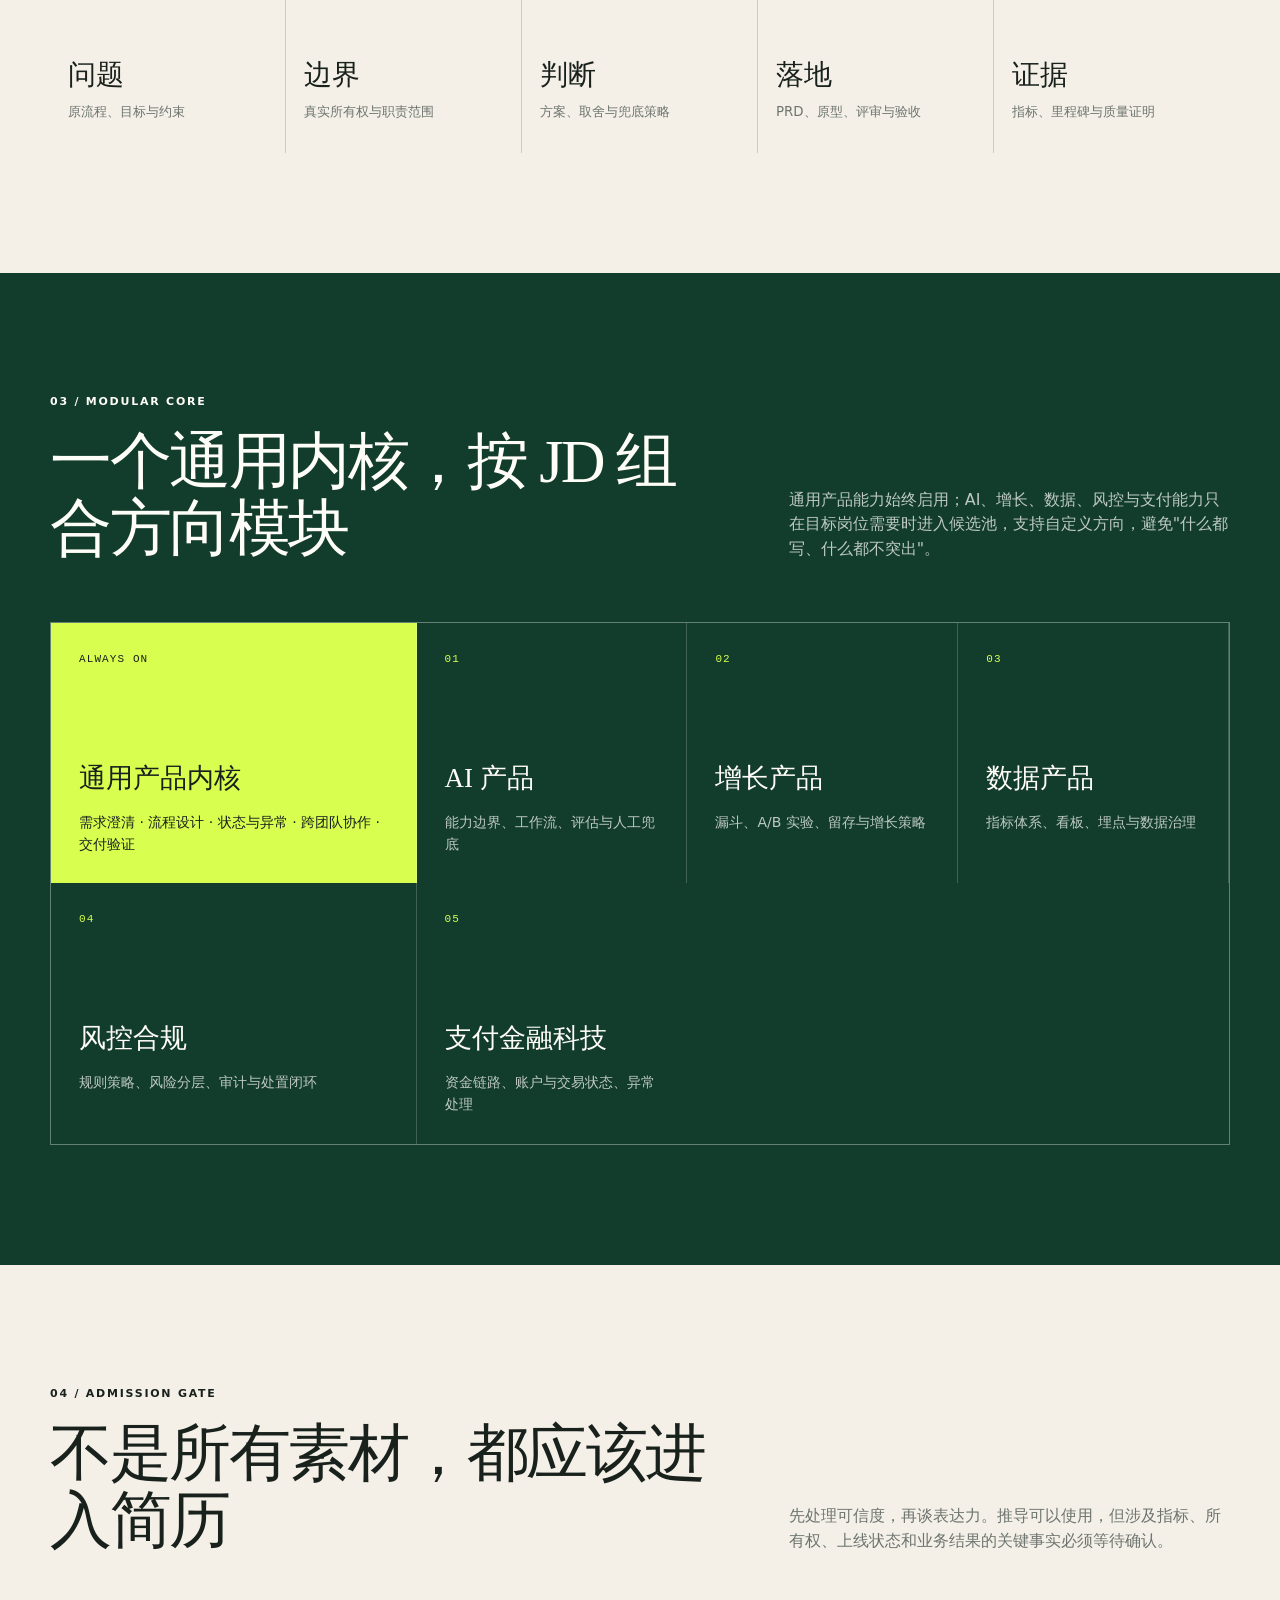
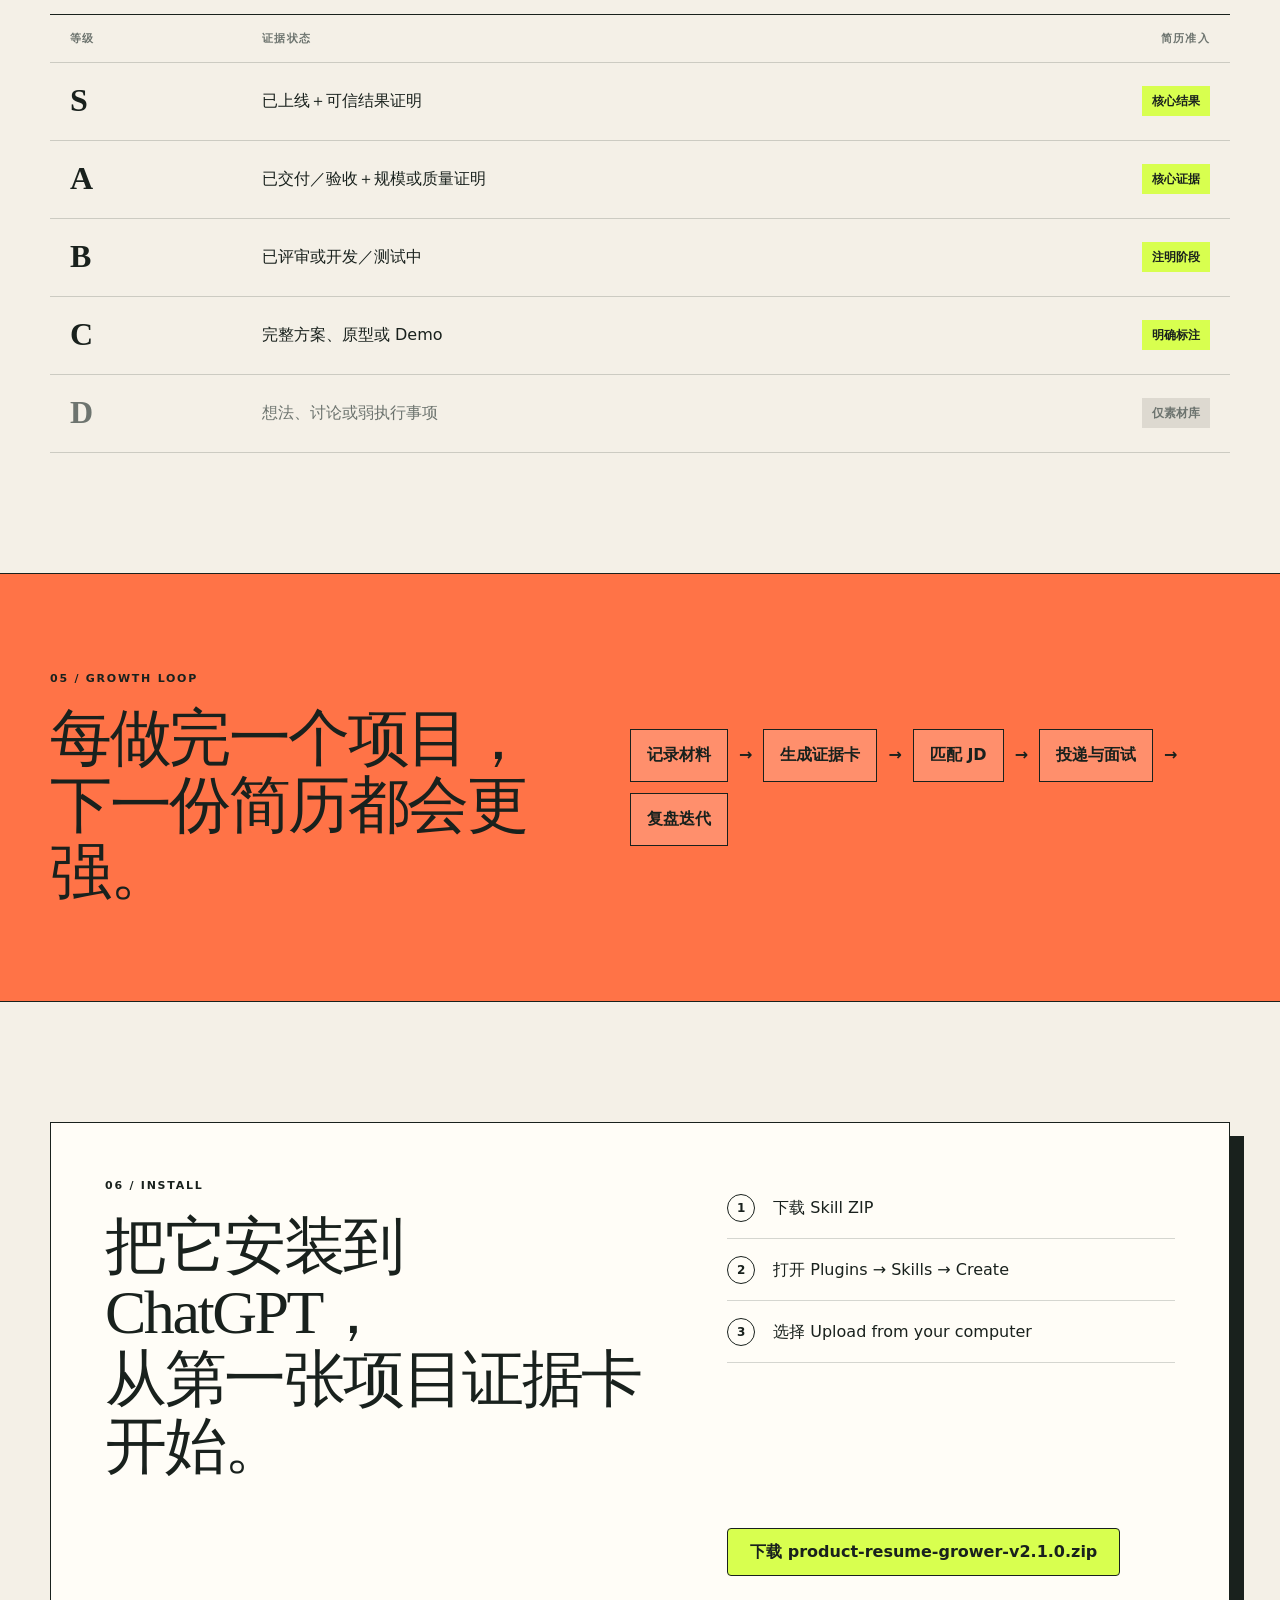
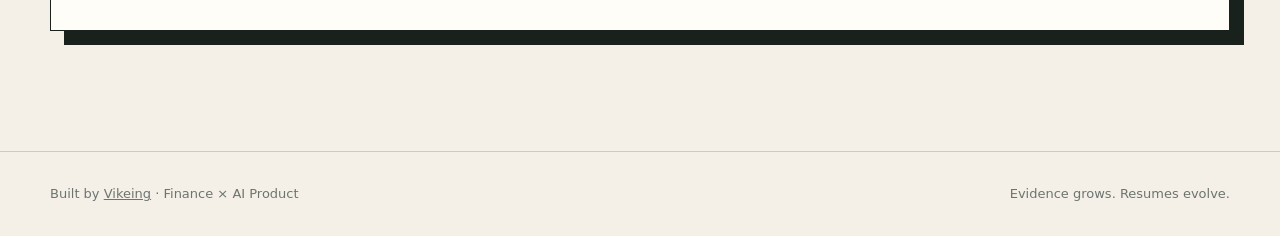
==== commit 9fe21b04: "Release v2.1.0: interactive typesetting output for final fine-tuning Integrate resume-formatter (MIT" ====
--- a/docs/index.html
+++ b/docs/index.html
@@ -36,8 +36,8 @@
             一套面向已拥有至少一段实习经历的学生的 Skill。它不从修辞开始，而是先审计事实、判断所有权、筛选证据，再针对 JD 生成一页简历，并为每条 bullet 预判面试追问。
           </p>
           <div class="hero-actions">
-            <a class="button button-primary" href="./downloads/product-resume-grower-v2.0.0.zip" download>
-              下载 Skill v2.0.0
+            <a class="button button-primary" href="./downloads/product-resume-grower-v2.1.0.zip" download>
+              下载 Skill v2.1.0
             </a>
             <a class="button button-secondary" href="https://github.com/vikeing/product-resume-grower">
               查看源代码 ↗
@@ -169,8 +169,8 @@
             <li><b>2</b><span>打开 Plugins → Skills → Create</span></li>
             <li><b>3</b><span>选择 Upload from your computer</span></li>
           </ol>
-          <a class="button button-primary" href="./downloads/product-resume-grower-v2.0.0.zip" download>
-            下载 product-resume-grower-v2.0.0.zip
+          <a class="button button-primary" href="./downloads/product-resume-grower-v2.1.0.zip" download>
+            下载 product-resume-grower-v2.1.0.zip
           </a>
         </div>
       </section>
